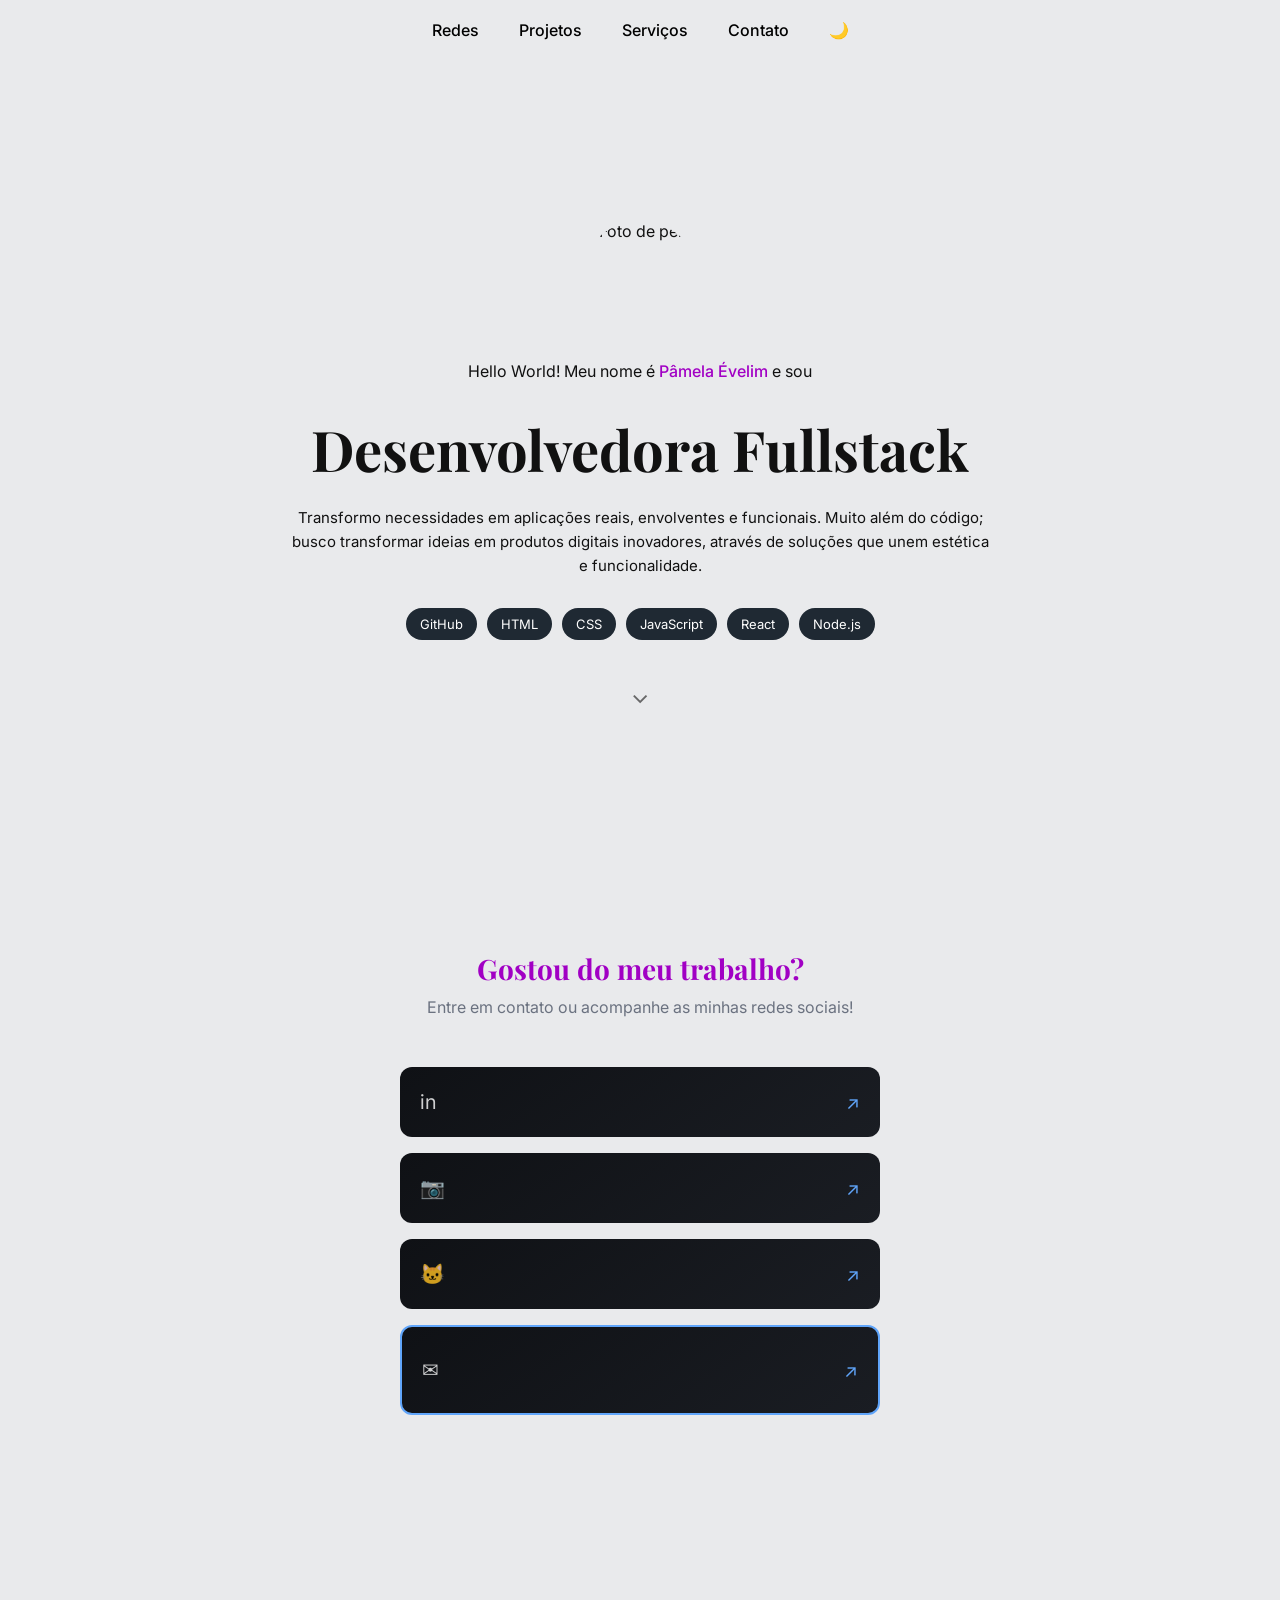
==== index.html @ f562d6aa "primeiro commit" ====
<!DOCTYPE html>
<html lang="pt-BR">
<head>
  <meta charset="UTF-8">
  <meta name="viewport" content="width=device-width, initial-scale=1.0">
  <title>Portfólio | Desenvolvedora Fullstack</title>
  <link rel="stylesheet" href="style.css">
  <link rel="preconnect" href="https://fonts.googleapis.com">
  <link rel="preconnect" href="https://fonts.gstatic.com" crossorigin>
  <link href="https://fonts.googleapis.com/css2?family=Inter:wght@400;500&family=Playfair+Display:wght@700&display=swap" rel="stylesheet">
</head>
<body>

  <header class="navbar">
    <nav>
      <a href="#redes">Redes</a>
      <a href="#projetos">Projetos</a>
      <a href="#servicos">Serviços</a>
      <a href="#contato">Contato</a>
      <span class="theme-icon">🌙</span>
    </nav>
  </header>

  <main class="hero">
    <img src="images/profile.jpg" alt="Foto de perfil" class="profile">

    <p class="intro">
      Hello World! Meu nome é <span>Pâmela Évelim</span> e sou
    </p>

    <h1>Desenvolvedora Fullstack</h1>

    <p class="description">
      Transformo necessidades em aplicações reais, envolventes e funcionais.
      Muito além do código; busco transformar ideias em produtos digitais
      inovadores, através de soluções que unem estética e funcionalidade.
    </p>

    <div class="skills">
      <span>GitHub</span>
      <span>HTML</span>
      <span>CSS</span>
      <span>JavaScript</span>
      <span>React</span>
      <span>Node.js</span>
    </div>

    <div class="scroll">
      ⌄
    </div>
  </main>

  <section class="contact" id="contato">
  <h2>Gostou do meu trabalho?</h2>
  <p>Entre em contato ou acompanhe as minhas redes sociais!</p>

  <div class="contact-links">
    <a href="https://www.linkedin.com" target="_blank" class="contact-card">
      <span class="icon">in</span>
      <span class="arrow">↗</span>
    </a>

    <a href="https://www.instagram.com" target="_blank" class="contact-card">
      <span class="icon">📷</span>
      <span class="arrow">↗</span>
    </a>

    <a href="https://github.com" target="_blank" class="contact-card">
      <span class="icon">🐱</span>
      <span class="arrow">↗</span>
    </a>

    <a href="mailto:seuemail@email.com" class="contact-card large">
      <span class="icon">✉</span>
      <span class="arrow">↗</span>
    </a>
  </div>
</section>


</body>
</html>
---- style.css ----
* {
  margin: 0;
  padding: 0;
  box-sizing: border-box;
}

body {
  font-family: 'Inter', sans-serif;
  background-color: #e9eaec;
  color: #111;
}

.navbar {
  padding: 20px 40px;
}

.navbar nav {
  display: flex;
  justify-content: center;
  gap: 40px;
  align-items: center;
}

.navbar a {
  text-decoration: none;
  color: #000;
  font-weight: 500;
}

.theme-icon {
  cursor: pointer;
}

.hero {
  min-height: 90vh;
  display: flex;
  flex-direction: column;
  align-items: center;
  justify-content: center;
  text-align: center;
  padding: 20px;
}

.profile {
  width: 120px;
  height: 120px;
  border-radius: 50%;
  object-fit: cover;
  margin-bottom: 20px;
}

.intro {
  font-size: 16px;
  margin-bottom: 10px;
}

.intro span {
  color: #a100c4;
  font-weight: 500;
}

h1 {
  font-family: 'Playfair Display', serif;
  font-size: 56px;
  margin: 20px 0;
}

.description {
  max-width: 700px;
  font-size: 15px;
  line-height: 1.6;
  margin-bottom: 30px;
}

.skills {
  display: flex;
  gap: 10px;
  flex-wrap: wrap;
  justify-content: center;
}

.skills span {
  background-color: #1f2933;
  color: #fff;
  padding: 8px 14px;
  border-radius: 20px;
  font-size: 13px;
}

.scroll {
  margin-top: 40px;
  font-size: 24px;
  opacity: 0.6;
}


.contact {
  min-height: 100vh;
  padding: 80px 20px;
  text-align: center;
}

.contact h2 {
  font-family: 'Playfair Display', serif;
  color: #a100c4;
  font-size: 28px;
  margin-bottom: 10px;
}

.contact p {
  color: #6b7280;
  margin-bottom: 50px;
}

.contact-links {
  display: flex;
  flex-direction: column;
  gap: 16px;
  max-width: 480px;
  margin: 0 auto;
}

.contact-card {
  background: linear-gradient(145deg, #0f1115, #1a1d23);
  height: 70px;
  border-radius: 12px;
  display: flex;
  align-items: center;
  justify-content: space-between;
  padding: 0 20px;
  text-decoration: none;
  color: #fff;
  transition: transform 0.2s ease, box-shadow 0.2s ease;
}

.contact-card.large {
  height: 90px;
  border: 2px solid #60a5fa;
}

.contact-card:hover {
  transform: translateY(-2px);
  box-shadow: 0 8px 20px rgba(0, 0, 0, 0.25);
}

.icon {
  font-size: 20px;
  opacity: 0.8;
}

.arrow {
  font-size: 18px;
  color: #60a5fa;
}
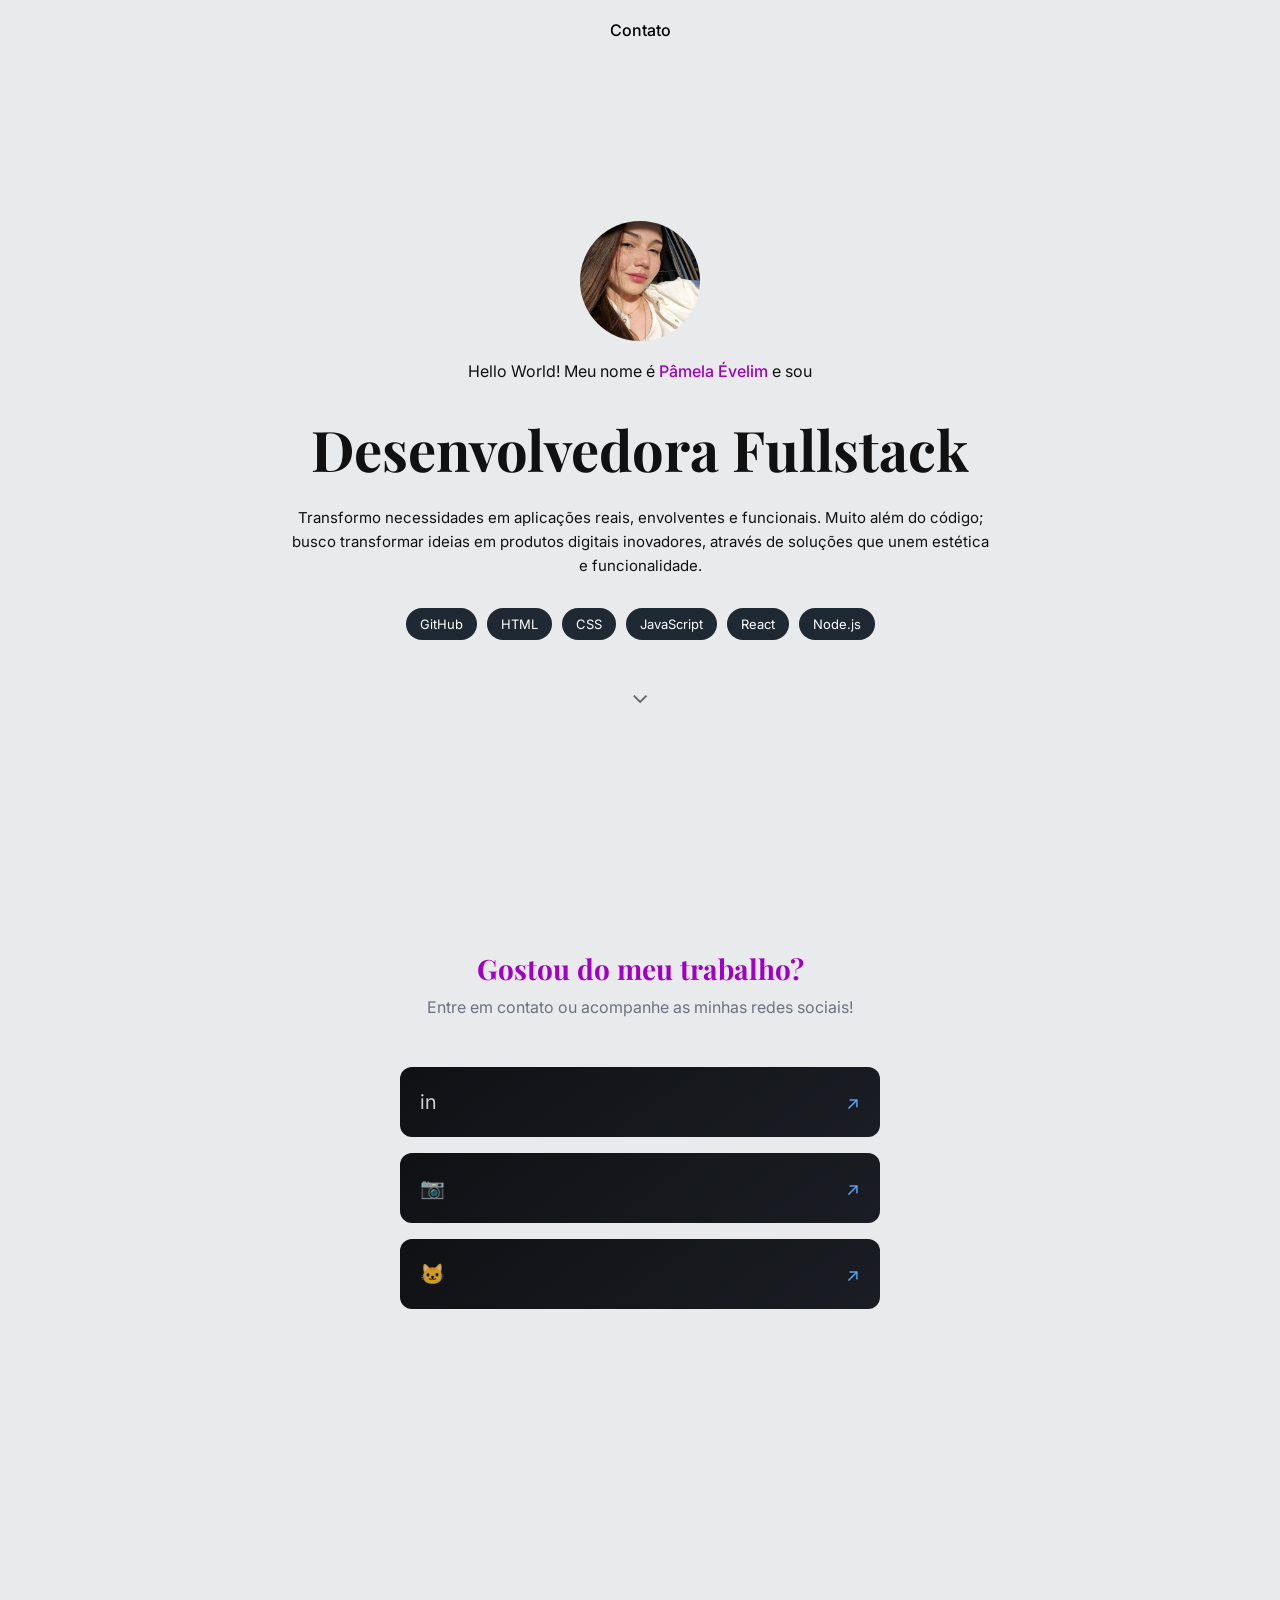
==== commit 2560e599: "Updates" ====
--- a/index.html
+++ b/index.html
@@ -13,16 +13,12 @@
 
   <header class="navbar">
     <nav>
-      <a href="#redes">Redes</a>
-      <a href="#projetos">Projetos</a>
-      <a href="#servicos">Serviços</a>
       <a href="#contato">Contato</a>
-      <span class="theme-icon">🌙</span>
     </nav>
   </header>
 
   <main class="hero">
-    <img src="images/profile.jpg" alt="Foto de perfil" class="profile">
+    <img src="imagens/perfil.png" class="profile">
 
     <p class="intro">
       Hello World! Meu nome é <span>Pâmela Évelim</span> e sou
@@ -55,23 +51,18 @@
   <p>Entre em contato ou acompanhe as minhas redes sociais!</p>
 
   <div class="contact-links">
-    <a href="https://www.linkedin.com" target="_blank" class="contact-card">
+    <a href="https://www.linkedin.com/in/p%C3%A2mela-%C3%A9velim/" target="_blank" class="contact-card">
       <span class="icon">in</span>
       <span class="arrow">↗</span>
     </a>
 
-    <a href="https://www.instagram.com" target="_blank" class="contact-card">
+    <a href="https://www.instagram.com/p.evelim_/" target="_blank" class="contact-card">
       <span class="icon">📷</span>
       <span class="arrow">↗</span>
     </a>
 
-    <a href="https://github.com" target="_blank" class="contact-card">
+    <a href="https://github.com/pamelaevelim" target="_blank" class="contact-card">
       <span class="icon">🐱</span>
-      <span class="arrow">↗</span>
-    </a>
-
-    <a href="mailto:seuemail@email.com" class="contact-card large">
-      <span class="icon">✉</span>
       <span class="arrow">↗</span>
     </a>
   </div>
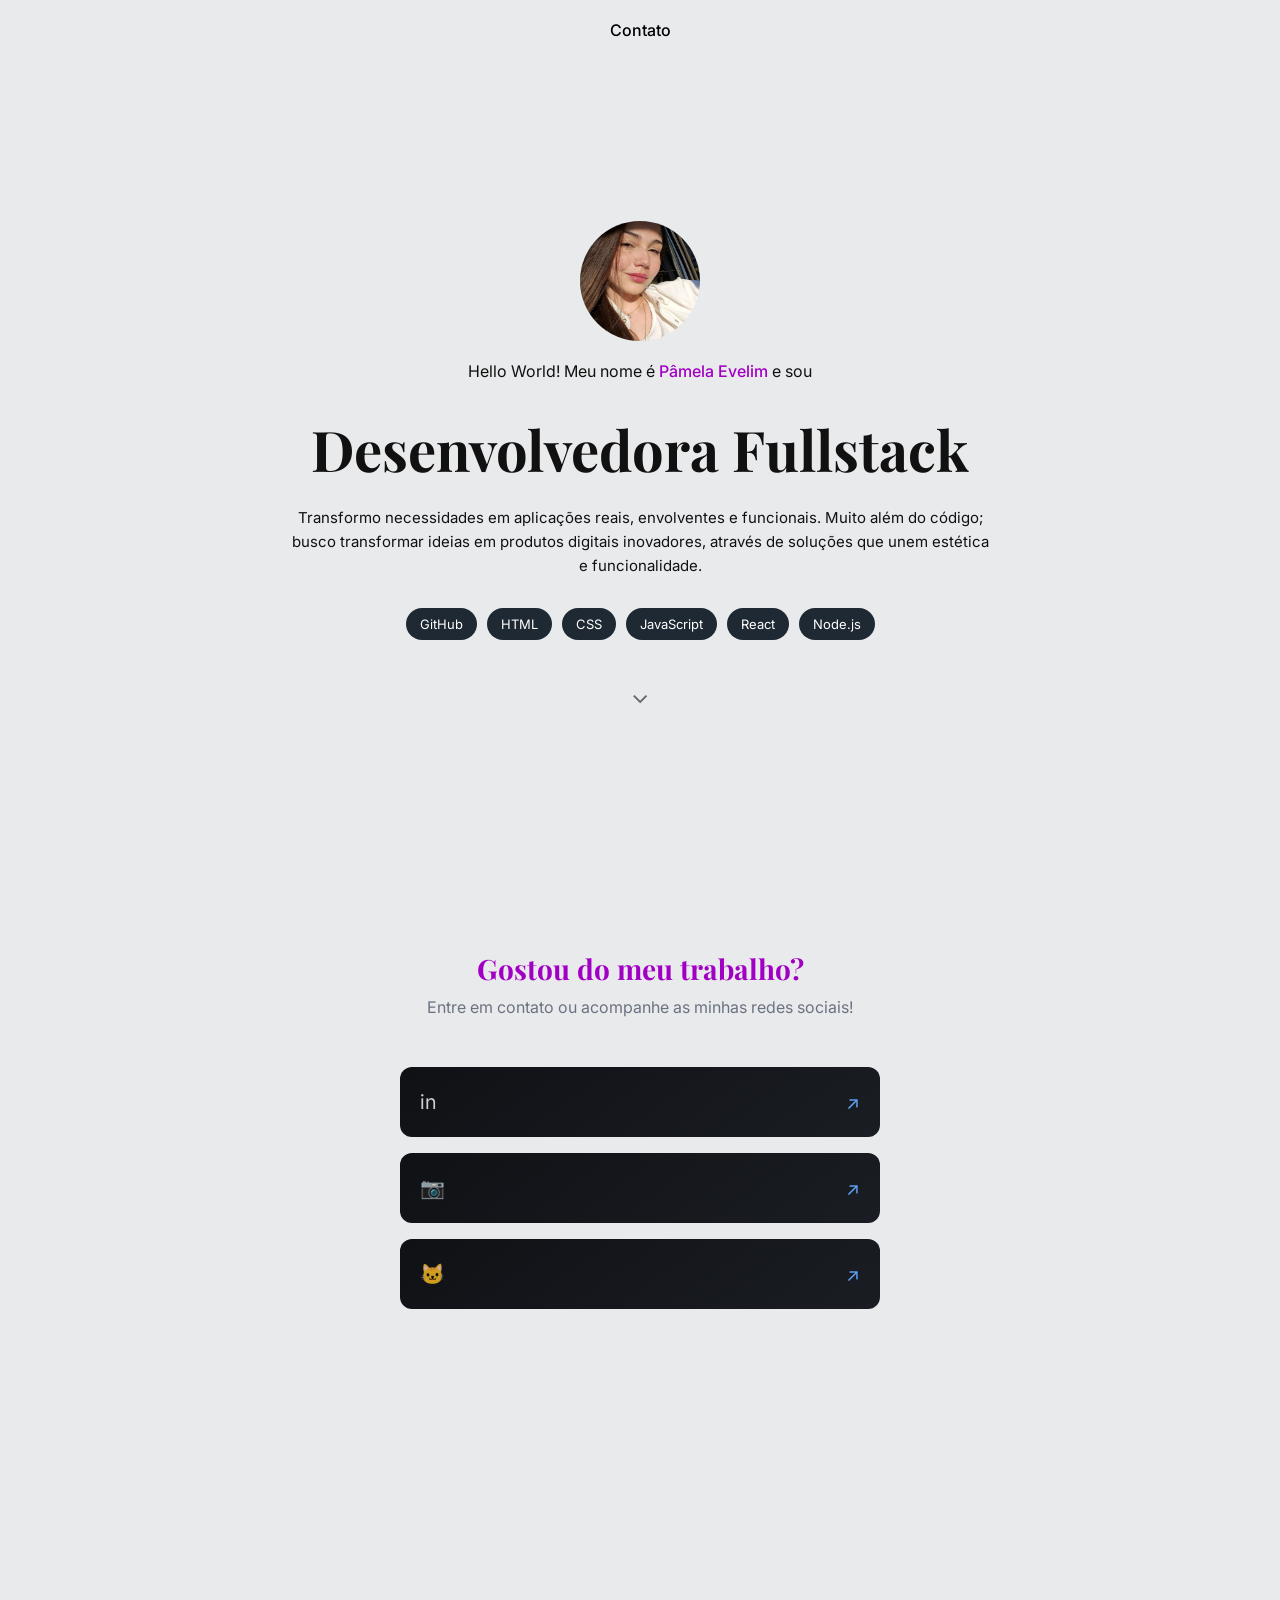
==== commit d3042aef: "Ajuste no conteúdo do portfólio" ====
--- a/index.html
+++ b/index.html
@@ -21,7 +21,7 @@
     <img src="imagens/perfil.png" class="profile">
 
     <p class="intro">
-      Hello World! Meu nome é <span>Pâmela Évelim</span> e sou
+      Hello World! Meu nome é <span>Pâmela Evelim</span> e sou
     </p>
 
     <h1>Desenvolvedora Fullstack</h1>
